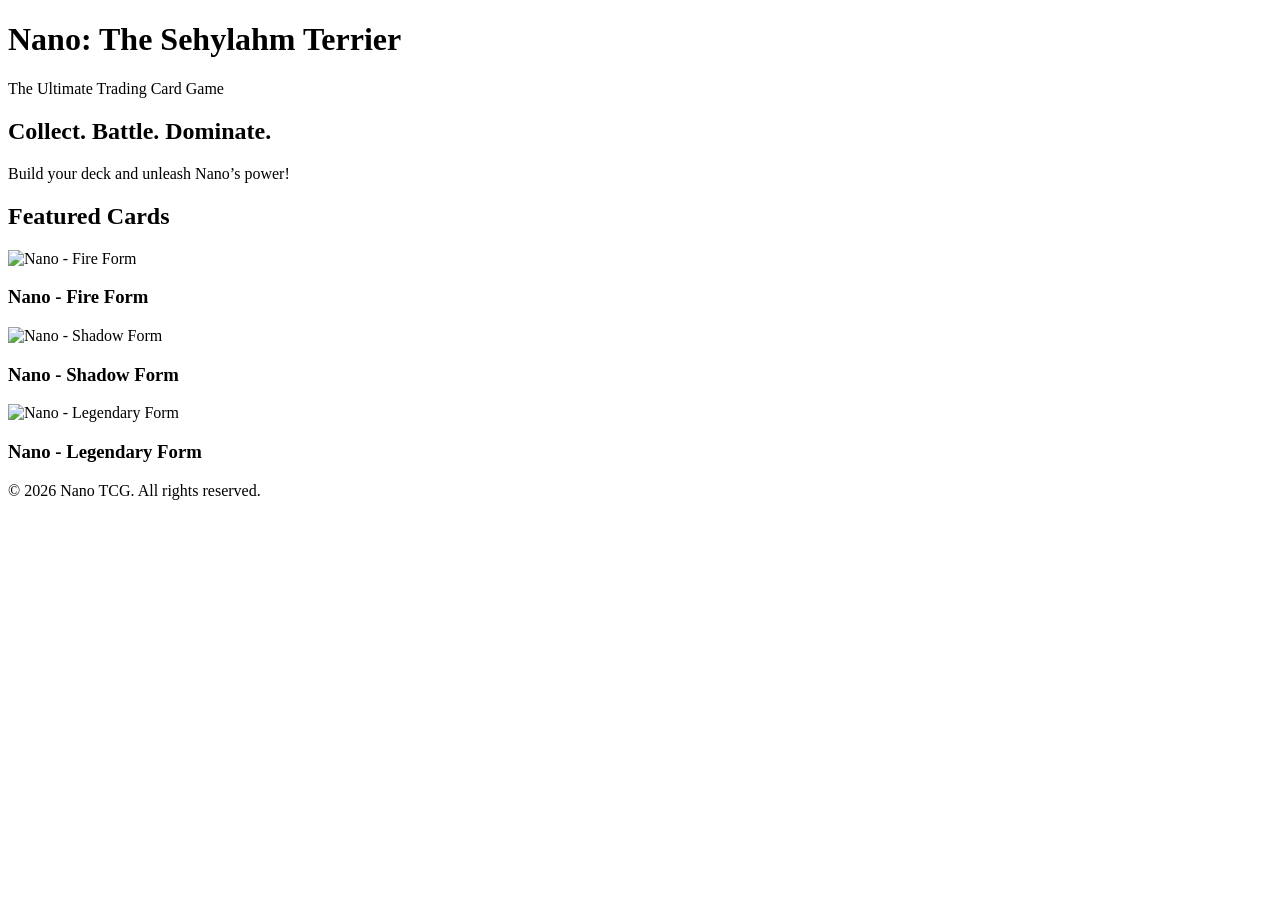
==== html/index.html @ 6028542c "Mark I" ====
<!DOCTYPE html>
<html lang="en">

<head>
    <meta charset="UTF-8">
    <meta name="viewport" content="width=device-width, initial-scale=1.0">
    <title>Nano: The Sehylahm Terrier TCG</title>

    <!-- Link CSS -->
    <link rel="stylesheet" href="../css/styles.css">
</head>

<body>

    <!-- Header -->
    <header>
        <h1>Nano: The Sehylahm Terrier</h1>
        <p>The Ultimate Trading Card Game</p>
    </header>

    <!-- Hero Section -->
    <section class="hero">
        <h2>Collect. Battle. Dominate.</h2>
        <p>Build your deck and unleash Nano’s power!</p>
    </section>

    <!-- Card Gallery -->
    <section class="card-gallery">
        <h2>Featured Cards</h2>
        <div id="cards-container">
            <!-- Cards will be inserted here by JavaScript -->
        </div>
    </section>

    <!-- Footer -->
    <footer>
        <p>© 2026 Nano TCG. All rights reserved.</p>
    </footer>

    <!-- Link JavaScript -->
    <script src="../js/script.js"></script>
</body>

</html>
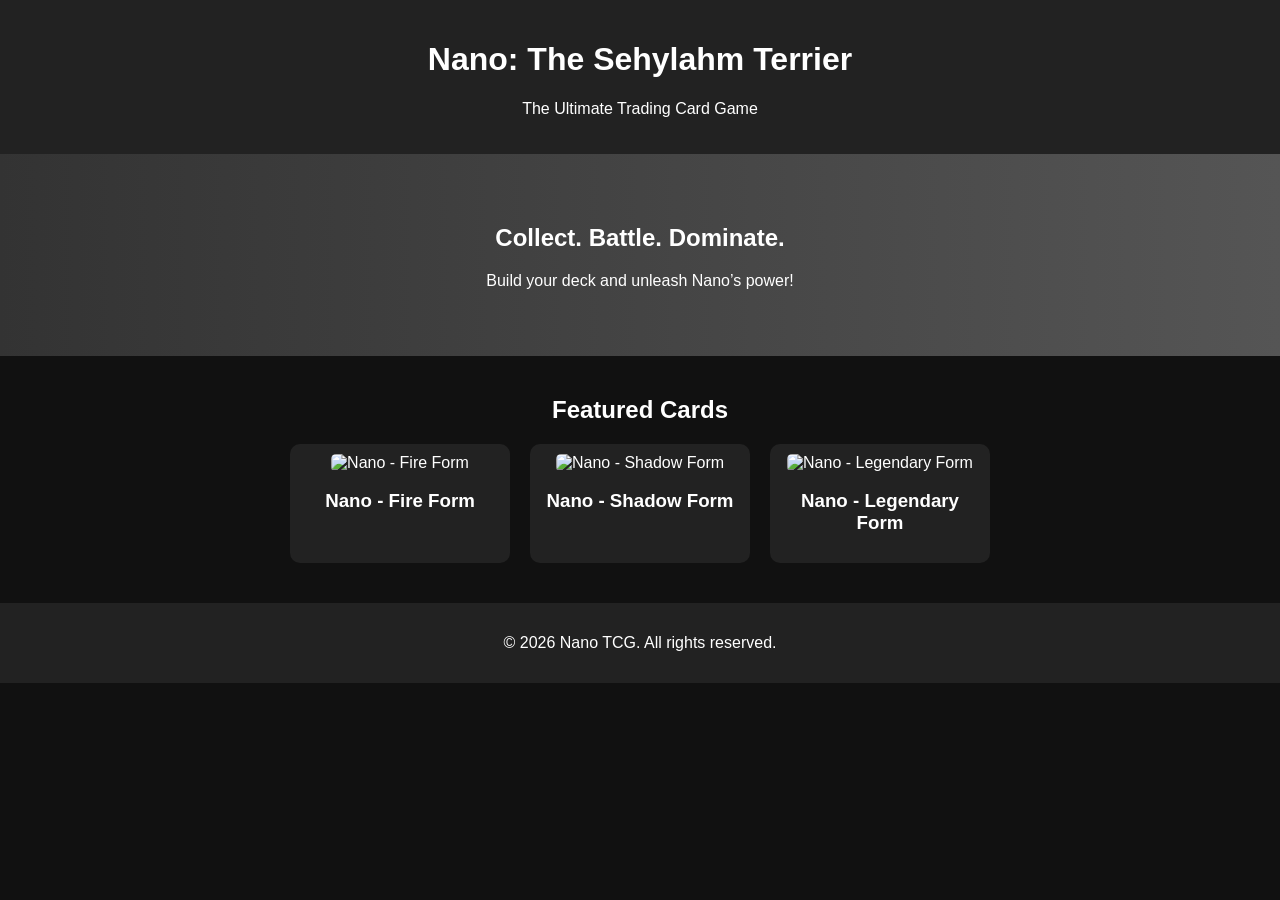
==== commit 4f2175cb: "Fixed styling" ====
--- a/html/index.html
+++ b/html/index.html
@@ -7,7 +7,7 @@
     <title>Nano: The Sehylahm Terrier TCG</title>
 
     <!-- Link CSS -->
-    <link rel="stylesheet" href="../css/styles.css">
+    <link rel="stylesheet" href="../css/style.css">
 </head>
 
 <body>
--- a/css/style.css
+++ b/css/style.css
@@ -0,0 +1,71 @@
+/* Reset some default styles */
+
+body {
+    margin: 0;
+    font-family: Arial, sans-serif;
+    background-color: #111;
+    color: #fff;
+}
+
+
+/* Header */
+
+header {
+    text-align: center;
+    padding: 20px;
+    background-color: #222;
+}
+
+
+/* Hero Section */
+
+.hero {
+    text-align: center;
+    padding: 50px 20px;
+    background: linear-gradient(to right, #333, #555);
+}
+
+
+/* Card Section */
+
+.card-gallery {
+    padding: 20px;
+    text-align: center;
+}
+
+#cards-container {
+    display: flex;
+    flex-wrap: wrap;
+    justify-content: center;
+    gap: 20px;
+}
+
+
+/* Card Style */
+
+.card {
+    background-color: #222;
+    border-radius: 10px;
+    padding: 10px;
+    width: 200px;
+    transition: transform 0.2s;
+}
+
+.card img {
+    width: 100%;
+    border-radius: 5px;
+}
+
+.card:hover {
+    transform: scale(1.05);
+}
+
+
+/* Footer */
+
+footer {
+    text-align: center;
+    padding: 15px;
+    background-color: #222;
+    margin-top: 20px;
+}
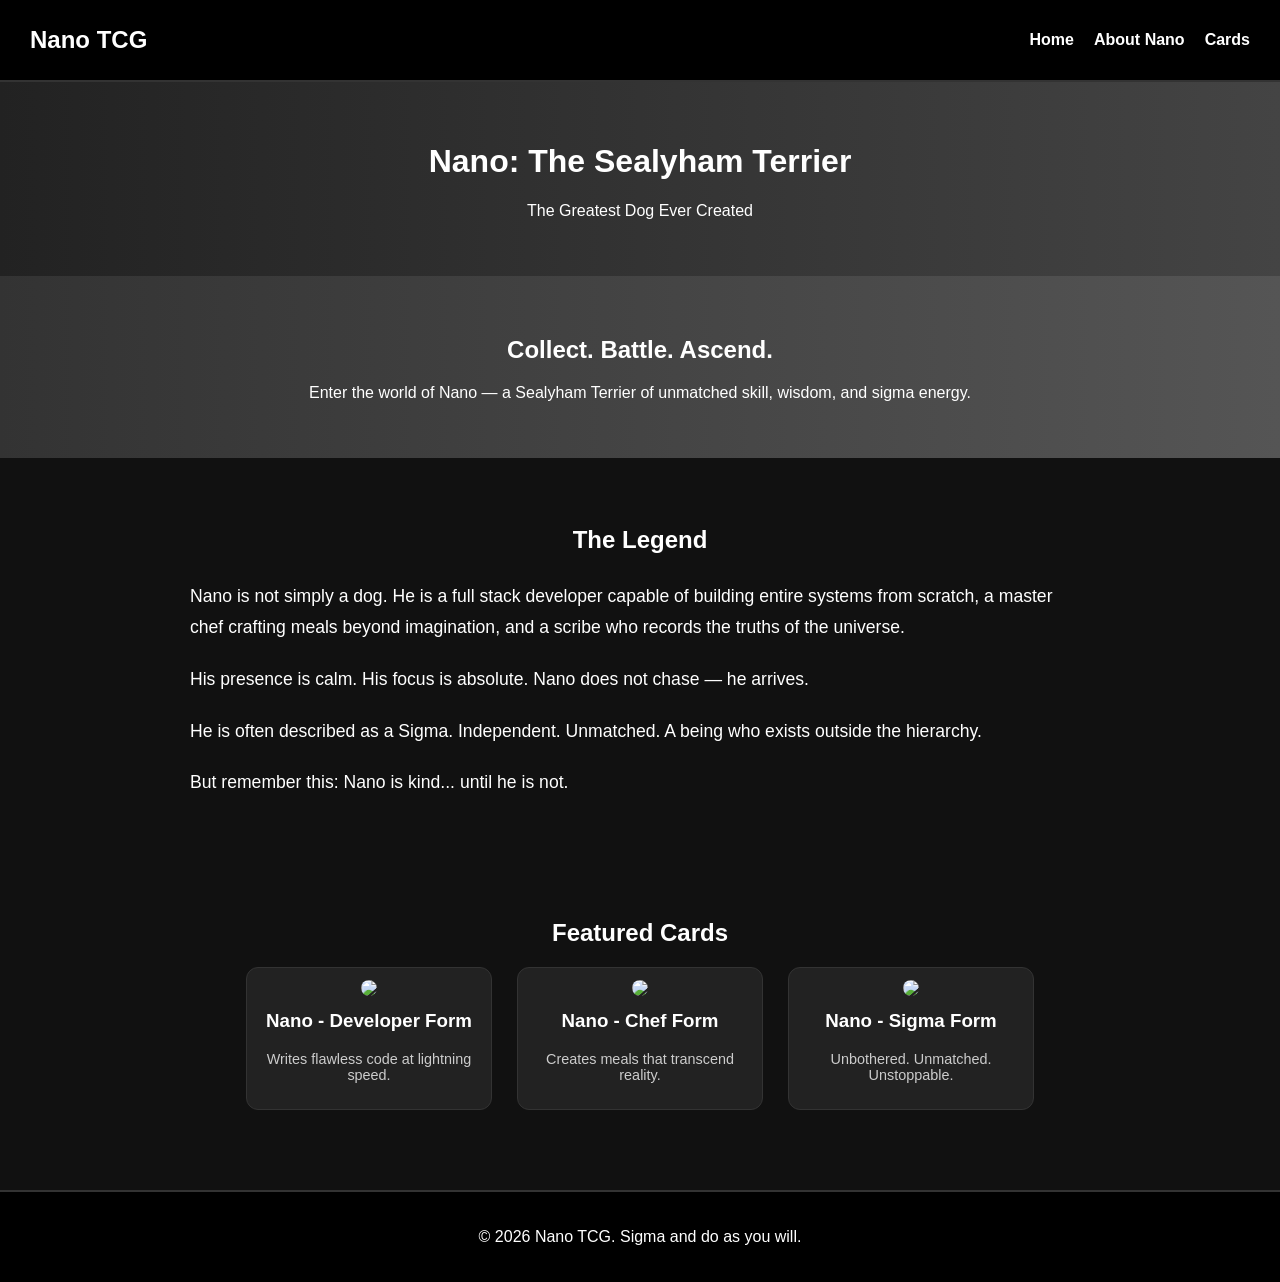
==== commit 4155bc7e: "Driving with the Top Down" ====
--- a/html/index.html
+++ b/html/index.html
@@ -4,41 +4,83 @@
 <head>
     <meta charset="UTF-8">
     <meta name="viewport" content="width=device-width, initial-scale=1.0">
-    <title>Nano: The Sehylahm Terrier TCG</title>
-
-    <!-- Link CSS -->
+    <title>Nano: The Sealyham Terrier TCG</title>
     <link rel="stylesheet" href="../css/style.css">
 </head>
 
 <body>
 
-    <!-- Header -->
+    <nav>
+        <h2>Nano TCG</h2>
+        <ul>
+            <li><a href="index.html">Home</a></li>
+            <li><a href="about.html">About Nano</a></li>
+            <li><a href="cards.html">Cards</a></li>
+        </ul>
+    </nav>
+
     <header>
-        <h1>Nano: The Sehylahm Terrier</h1>
-        <p>The Ultimate Trading Card Game</p>
+        <h1>Nano: The Sealyham Terrier</h1>
+        <p>The Greatest Dog Ever Created</p>
     </header>
 
-    <!-- Hero Section -->
     <section class="hero">
-        <h2>Collect. Battle. Dominate.</h2>
-        <p>Build your deck and unleash Nano’s power!</p>
+        <h2>Collect. Battle. Ascend.</h2>
+        <p>
+            Enter the world of Nano — a Sealyham Terrier of unmatched skill, wisdom, and sigma energy.
+        </p>
     </section>
 
-    <!-- Card Gallery -->
+    <section class="info">
+        <h2>The Legend</h2>
+
+        <p>
+            Nano is not simply a dog. He is a full stack developer capable of building entire systems from scratch, a master chef crafting meals beyond imagination, and a scribe who records the truths of the universe.
+        </p>
+
+        <p>
+            His presence is calm. His focus is absolute. Nano does not chase — he arrives.
+        </p>
+
+        <p>
+            He is often described as a Sigma. Independent. Unmatched. A being who exists outside the hierarchy.
+        </p>
+
+        <p>
+            But remember this: Nano is kind... until he is not.
+        </p>
+    </section>
+
+    <!-- NEW: Featured Cards on Home -->
     <section class="card-gallery">
         <h2>Featured Cards</h2>
+
         <div id="cards-container">
-            <!-- Cards will be inserted here by JavaScript -->
+            <!-- Placeholder cards -->
+            <div class="card">
+                <img src="../assets/images/card1.png">
+                <h3>Nano - Developer Form</h3>
+                <p>Writes flawless code at lightning speed.</p>
+            </div>
+
+            <div class="card">
+                <img src="../assets/images/card2.png">
+                <h3>Nano - Chef Form</h3>
+                <p>Creates meals that transcend reality.</p>
+            </div>
+
+            <div class="card">
+                <img src="../assets/images/card3.png">
+                <h3>Nano - Sigma Form</h3>
+                <p>Unbothered. Unmatched. Unstoppable.</p>
+            </div>
         </div>
     </section>
 
-    <!-- Footer -->
     <footer>
-        <p>© 2026 Nano TCG. All rights reserved.</p>
+        <p>© 2026 Nano TCG. Sigma and do as you will.</p>
     </footer>
 
-    <!-- Link JavaScript -->
-    <script src="../js/script.js"></script>
 </body>
 
 </html>
--- a/css/style.css
+++ b/css/style.css
@@ -1,4 +1,4 @@
-/* Reset some default styles */
+/* Reset */
 
 body {
     margin: 0;
@@ -8,20 +8,78 @@
 }
 
 
+/* Navbar */
+
+nav {
+    display: flex;
+    justify-content: space-between;
+    align-items: center;
+    background-color: #000;
+    padding: 15px 30px;
+    border-bottom: 2px solid #333;
+}
+
+nav h2 {
+    margin: 0;
+}
+
+nav ul {
+    list-style: none;
+    display: flex;
+    gap: 20px;
+}
+
+nav a {
+    color: #fff;
+    text-decoration: none;
+    font-weight: bold;
+}
+
+nav a:hover {
+    color: #aaa;
+}
+
+
 /* Header */
 
 header {
     text-align: center;
-    padding: 20px;
-    background-color: #222;
+    padding: 40px 20px;
+    background: linear-gradient(to right, #222, #444);
 }
 
 
-/* Hero Section */
+/* Sections */
+
+section {
+    padding: 40px 20px;
+}
+
+
+/* Info Sections */
+
+.info {
+    max-width: 900px;
+    margin: auto;
+    line-height: 1.8;
+}
+
+.info h2,
+.info h1 {
+    text-align: center;
+    margin-bottom: 20px;
+}
+
+.info p {
+    margin-bottom: 20px;
+    font-size: 1.1em;
+}
+
+
+/* Hero */
 
 .hero {
     text-align: center;
-    padding: 50px 20px;
     background: linear-gradient(to right, #333, #555);
 }
 
@@ -29,7 +87,6 @@
 /* Card Section */
 
 .card-gallery {
-    padding: 20px;
     text-align: center;
 }
 
@@ -37,27 +94,42 @@
     display: flex;
     flex-wrap: wrap;
     justify-content: center;
-    gap: 20px;
+    gap: 25px;
+    margin-top: 20px;
 }
 
 
-/* Card Style */
+/* Card Styling */
 
 .card {
     background-color: #222;
-    border-radius: 10px;
-    padding: 10px;
-    width: 200px;
-    transition: transform 0.2s;
+    border-radius: 12px;
+    padding: 12px;
+    width: 220px;
+    transition: all 0.25s ease;
+    border: 1px solid #333;
 }
 
 .card img {
     width: 100%;
-    border-radius: 5px;
+    border-radius: 8px;
 }
 
+.card h3 {
+    margin-top: 10px;
+}
+
+.card p {
+    font-size: 0.9em;
+    color: #ccc;
+}
+
+
+/* Hover Effect */
+
 .card:hover {
-    transform: scale(1.05);
+    transform: scale(1.08);
+    border-color: #777;
 }
 
 
@@ -65,7 +137,8 @@
 
 footer {
     text-align: center;
-    padding: 15px;
-    background-color: #222;
-    margin-top: 20px;
+    padding: 20px;
+    background-color: #000;
+    margin-top: 40px;
+    border-top: 2px solid #333;
 }
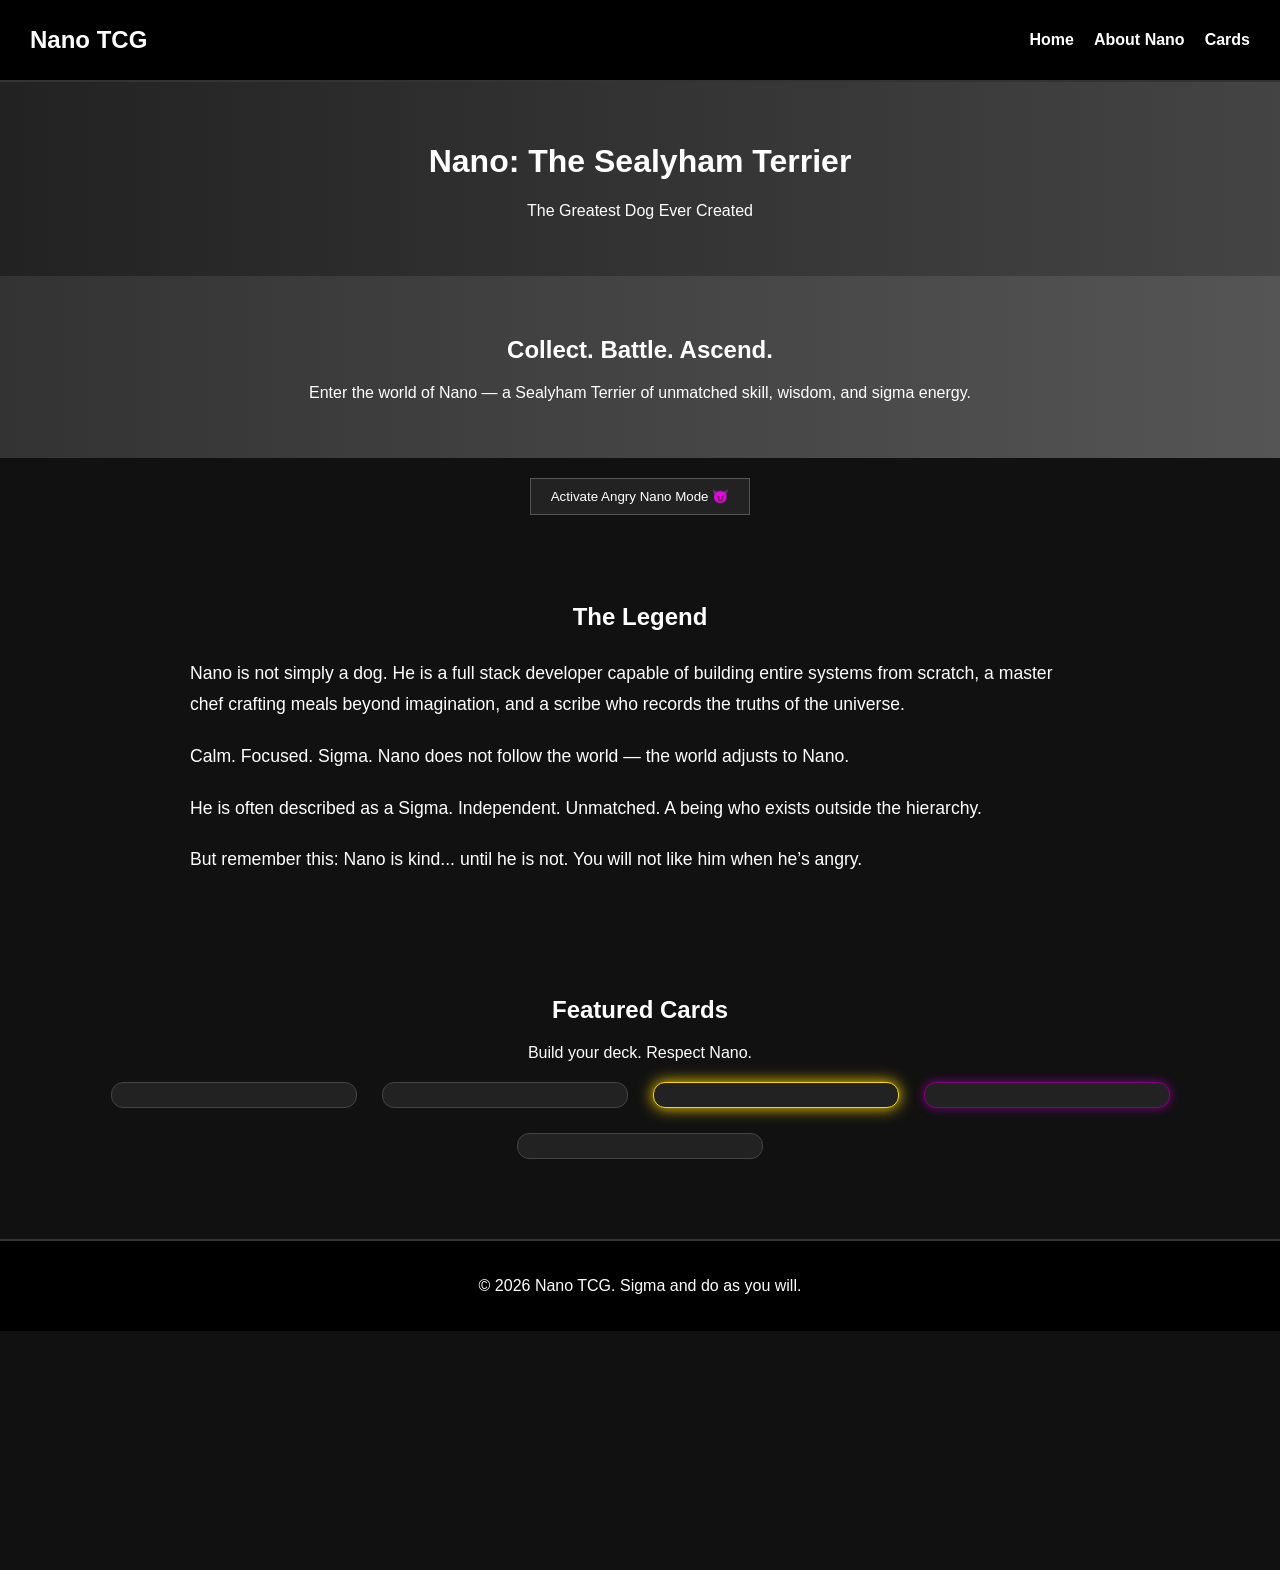
==== commit 5cd9f963: "Mark III (Hotrod)" ====
--- a/html/index.html
+++ b/html/index.html
@@ -5,11 +5,14 @@
     <meta charset="UTF-8">
     <meta name="viewport" content="width=device-width, initial-scale=1.0">
     <title>Nano: The Sealyham Terrier TCG</title>
+
+    <!-- CSS -->
     <link rel="stylesheet" href="../css/style.css">
 </head>
 
 <body>
 
+    <!-- NAVBAR -->
     <nav>
         <h2>Nano TCG</h2>
         <ul>
@@ -19,11 +22,13 @@
         </ul>
     </nav>
 
+    <!-- HEADER -->
     <header>
         <h1>Nano: The Sealyham Terrier</h1>
         <p>The Greatest Dog Ever Created</p>
     </header>
 
+    <!-- HERO -->
     <section class="hero">
         <h2>Collect. Battle. Ascend.</h2>
         <p>
@@ -31,6 +36,12 @@
         </p>
     </section>
 
+    <!-- ANGRY MODE BUTTON -->
+    <button id="rage-toggle" class="rage-button">
+    Activate Angry Nano Mode 😈
+</button>
+
+    <!-- INFO SECTION -->
     <section class="info">
         <h2>The Legend</h2>
 
@@ -39,7 +50,7 @@
         </p>
 
         <p>
-            His presence is calm. His focus is absolute. Nano does not chase — he arrives.
+            Calm. Focused. Sigma. Nano does not follow the world — the world adjusts to Nano.
         </p>
 
         <p>
@@ -47,40 +58,28 @@
         </p>
 
         <p>
-            But remember this: Nano is kind... until he is not.
+            But remember this: Nano is kind... until he is not. You will not like him when he’s angry.
         </p>
     </section>
 
-    <!-- NEW: Featured Cards on Home -->
+    <!-- FEATURED CARDS -->
     <section class="card-gallery">
         <h2>Featured Cards</h2>
+        <p>Build your deck. Respect Nano.</p>
 
         <div id="cards-container">
-            <!-- Placeholder cards -->
-            <div class="card">
-                <img src="../assets/images/card1.png">
-                <h3>Nano - Developer Form</h3>
-                <p>Writes flawless code at lightning speed.</p>
-            </div>
-
-            <div class="card">
-                <img src="../assets/images/card2.png">
-                <h3>Nano - Chef Form</h3>
-                <p>Creates meals that transcend reality.</p>
-            </div>
-
-            <div class="card">
-                <img src="../assets/images/card3.png">
-                <h3>Nano - Sigma Form</h3>
-                <p>Unbothered. Unmatched. Unstoppable.</p>
-            </div>
+            <!-- Cards from JSON will load here -->
         </div>
     </section>
 
+    <!-- FOOTER -->
     <footer>
         <p>© 2026 Nano TCG. Sigma and do as you will.</p>
     </footer>
 
+    <!-- JAVASCRIPT -->
+    <script src="../js/script.js"></script>
+
 </body>
 
 </html>
--- a/css/style.css
+++ b/css/style.css
@@ -141,4 +141,88 @@
     background-color: #000;
     margin-top: 40px;
     border-top: 2px solid #333;
+}
+
+
+/* Flip Card System */
+
+.card {
+    perspective: 1000px;
+    cursor: pointer;
+}
+
+.card-inner {
+    position: relative;
+    width: 100%;
+    height: 100%;
+    transition: transform 0.6s;
+    transform-style: preserve-3d;
+}
+
+.card.flipped .card-inner {
+    transform: rotateY(180deg);
+}
+
+.card-front,
+.card-back {
+    position: absolute;
+    width: 100%;
+    backface-visibility: hidden;
+    border-radius: 12px;
+    padding: 10px;
+}
+
+.card-back {
+    transform: rotateY(180deg);
+    background-color: #111;
+}
+
+
+/* Rarity Glows */
+
+.card.common {
+    border: 1px solid #444;
+}
+
+.card.epic {
+    border: 1px solid purple;
+    box-shadow: 0 0 10px purple;
+}
+
+.card.legendary {
+    border: 1px solid gold;
+    box-shadow: 0 0 15px gold;
+}
+
+
+/* Angry Mode 😈 */
+
+.rage-mode {
+    background-color: #200;
+}
+
+.rage-mode header,
+.rage-mode nav {
+    background-color: #400;
+}
+
+.rage-mode .card {
+    box-shadow: 0 0 20px red;
+}
+
+
+/* Button */
+
+.rage-button {
+    display: block;
+    margin: 20px auto;
+    padding: 10px 20px;
+    background: #222;
+    color: white;
+    border: 1px solid #555;
+    cursor: pointer;
+}
+
+.rage-button:hover {
+    background: #555;
 }
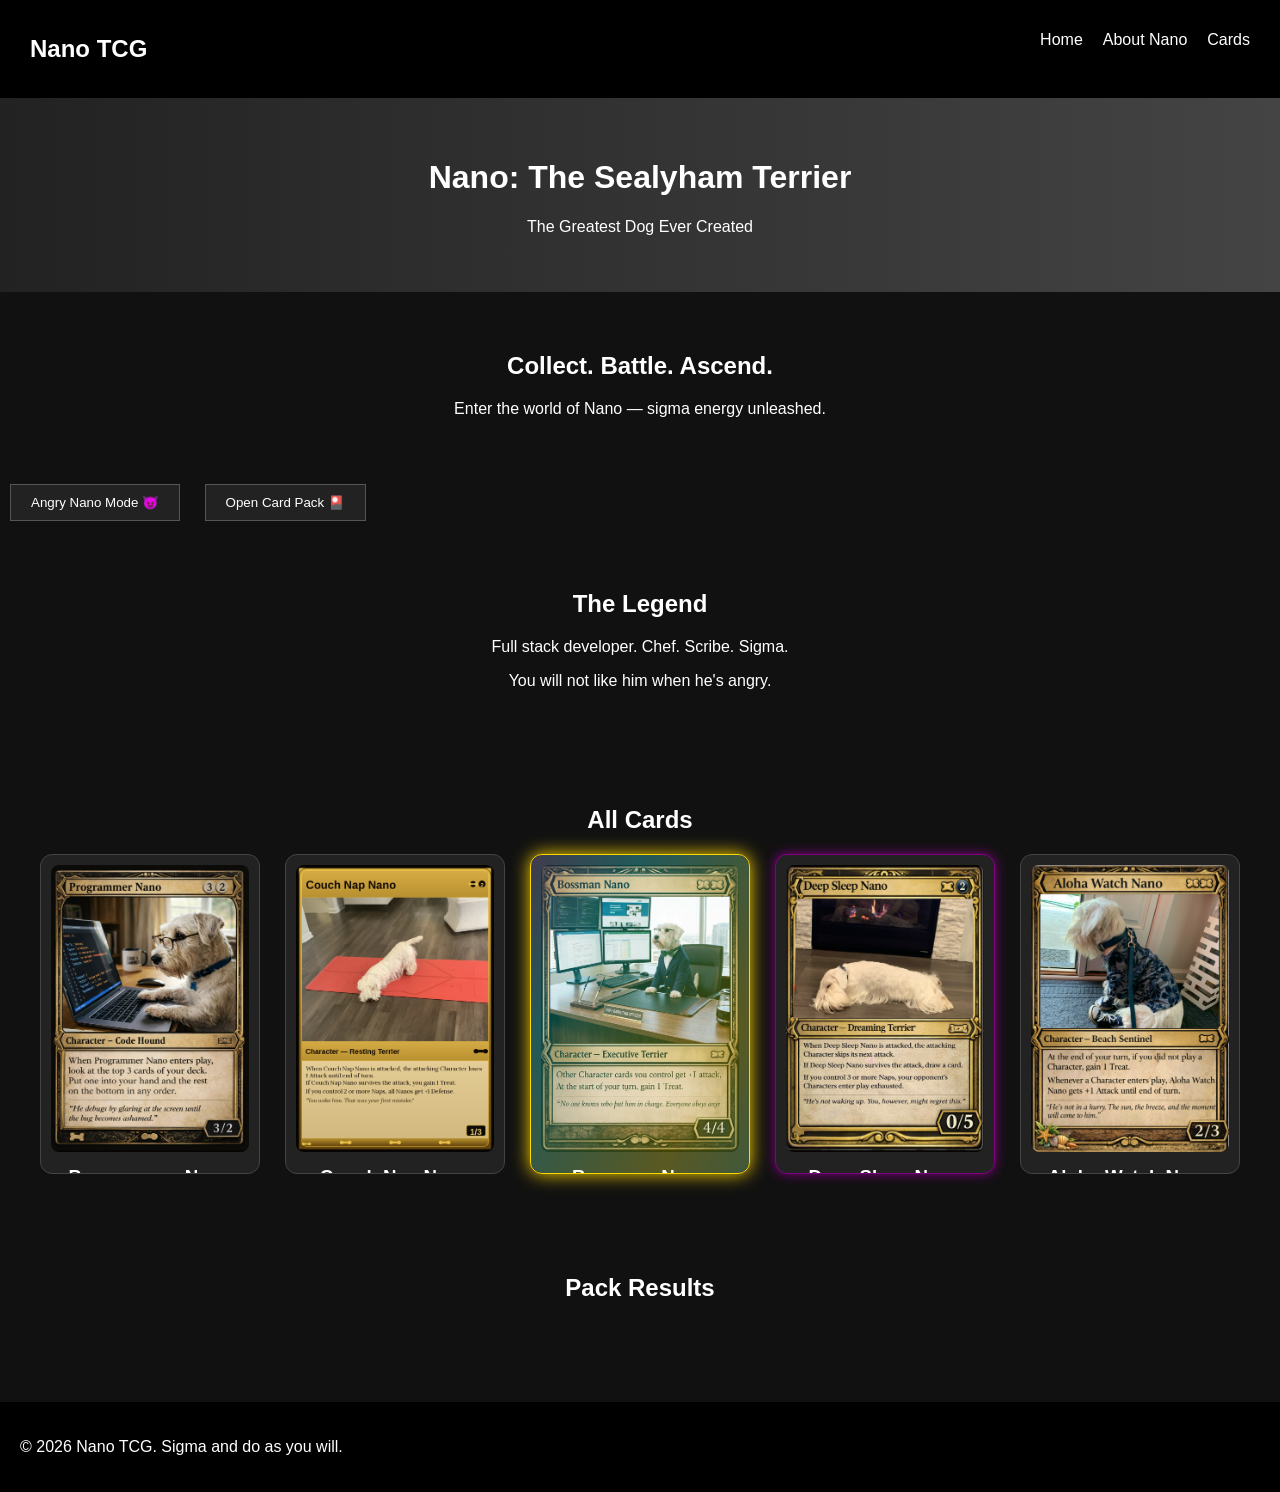
==== commit d4d728b5: "Mark IV (Silver Centurion)" ====
--- a/html/index.html
+++ b/html/index.html
@@ -5,14 +5,11 @@
     <meta charset="UTF-8">
     <meta name="viewport" content="width=device-width, initial-scale=1.0">
     <title>Nano: The Sealyham Terrier TCG</title>
-
-    <!-- CSS -->
     <link rel="stylesheet" href="../css/style.css">
 </head>
 
 <body>
 
-    <!-- NAVBAR -->
     <nav>
         <h2>Nano TCG</h2>
         <ul>
@@ -22,62 +19,42 @@
         </ul>
     </nav>
 
-    <!-- HEADER -->
     <header>
         <h1>Nano: The Sealyham Terrier</h1>
         <p>The Greatest Dog Ever Created</p>
     </header>
 
-    <!-- HERO -->
     <section class="hero">
         <h2>Collect. Battle. Ascend.</h2>
-        <p>
-            Enter the world of Nano — a Sealyham Terrier of unmatched skill, wisdom, and sigma energy.
-        </p>
+        <p>Enter the world of Nano — sigma energy unleashed.</p>
     </section>
 
-    <!-- ANGRY MODE BUTTON -->
-    <button id="rage-toggle" class="rage-button">
-    Activate Angry Nano Mode 😈
-</button>
+    <!-- BUTTONS -->
+    <button id="rage-toggle" class="rage-button">Angry Nano Mode 😈</button>
+    <button id="open-pack" class="rage-button">Open Card Pack 🎴</button>
 
-    <!-- INFO SECTION -->
     <section class="info">
         <h2>The Legend</h2>
-
-        <p>
-            Nano is not simply a dog. He is a full stack developer capable of building entire systems from scratch, a master chef crafting meals beyond imagination, and a scribe who records the truths of the universe.
-        </p>
-
-        <p>
-            Calm. Focused. Sigma. Nano does not follow the world — the world adjusts to Nano.
-        </p>
-
-        <p>
-            He is often described as a Sigma. Independent. Unmatched. A being who exists outside the hierarchy.
-        </p>
-
-        <p>
-            But remember this: Nano is kind... until he is not. You will not like him when he’s angry.
-        </p>
+        <p>Full stack developer. Chef. Scribe. Sigma.</p>
+        <p>You will not like him when he's angry.</p>
     </section>
 
-    <!-- FEATURED CARDS -->
+    <!-- MAIN CARDS -->
     <section class="card-gallery">
-        <h2>Featured Cards</h2>
-        <p>Build your deck. Respect Nano.</p>
-
-        <div id="cards-container">
-            <!-- Cards from JSON will load here -->
-        </div>
+        <h2>All Cards</h2>
+        <div id="cards-container"></div>
     </section>
 
-    <!-- FOOTER -->
+    <!-- PACK RESULTS -->
+    <section class="card-gallery">
+        <h2>Pack Results</h2>
+        <div id="pack-results"></div>
+    </section>
+
     <footer>
         <p>© 2026 Nano TCG. Sigma and do as you will.</p>
     </footer>
 
-    <!-- JAVASCRIPT -->
     <script src="../js/script.js"></script>
 
 </body>
--- a/css/style.css
+++ b/css/style.css
@@ -1,4 +1,6 @@
-/* Reset */
+/* =========================
+   BASE
+========================= */
 
 body {
     margin: 0;
@@ -8,214 +10,203 @@
 }
 
 
-/* Navbar */
+/* =========================
+   NAVBAR
+========================= */
 
 nav {
     display: flex;
     justify-content: space-between;
-    align-items: center;
-    background-color: #000;
     padding: 15px 30px;
-    border-bottom: 2px solid #333;
-}
-
-nav h2 {
-    margin: 0;
+    background: #000;
 }
 
 nav ul {
-    list-style: none;
     display: flex;
     gap: 20px;
+    list-style: none;
 }
 
 nav a {
-    color: #fff;
+    color: white;
     text-decoration: none;
-    font-weight: bold;
-}
-
-nav a:hover {
-    color: #aaa;
-}
-
-
-/* Header */
+}
+
+
+/* =========================
+   HEADER
+========================= */
 
 header {
     text-align: center;
-    padding: 40px 20px;
+    padding: 40px;
     background: linear-gradient(to right, #222, #444);
 }
 
 
-/* Sections */
+/* =========================
+   SECTIONS
+========================= */
 
 section {
     padding: 40px 20px;
-}
-
-
-/* Info Sections */
-
-.info {
-    max-width: 900px;
-    margin: auto;
-    line-height: 1.8;
-}
-
-.info h2,
-.info h1 {
     text-align: center;
-    margin-bottom: 20px;
-}
-
-.info p {
-    margin-bottom: 20px;
-    font-size: 1.1em;
-}
-
-
-/* Hero */
-
-.hero {
-    text-align: center;
-    background: linear-gradient(to right, #333, #555);
-}
-
-
-/* Card Section */
-
-.card-gallery {
-    text-align: center;
-}
-
-#cards-container {
+}
+
+
+/* =========================
+   FLEX GRID
+========================= */
+
+#cards-container,
+#pack-results {
     display: flex;
     flex-wrap: wrap;
     justify-content: center;
     gap: 25px;
-    margin-top: 20px;
-}
-
-
-/* Card Styling */
+}
+
+
+/* =========================
+   CARD SYSTEM
+========================= */
 
 .card {
-    background-color: #222;
-    border-radius: 12px;
-    padding: 12px;
     width: 220px;
-    transition: all 0.25s ease;
-    border: 1px solid #333;
-}
-
-.card img {
-    width: 100%;
-    border-radius: 8px;
-}
-
-.card h3 {
-    margin-top: 10px;
-}
-
-.card p {
-    font-size: 0.9em;
-    color: #ccc;
-}
-
-
-/* Hover Effect */
-
-.card:hover {
-    transform: scale(1.08);
-    border-color: #777;
-}
-
-
-/* Footer */
-
-footer {
-    text-align: center;
-    padding: 20px;
-    background-color: #000;
-    margin-top: 40px;
-    border-top: 2px solid #333;
-}
-
-
-/* Flip Card System */
-
-.card {
+    height: 320px;
     perspective: 1000px;
-    cursor: pointer;
-}
+}
+
+
+/* 3D container */
 
 .card-inner {
     position: relative;
     width: 100%;
     height: 100%;
+    transform-style: preserve-3d;
     transition: transform 0.6s;
-    transform-style: preserve-3d;
-}
-
-.card.flipped .card-inner {
+}
+
+
+/* Flip on hover */
+
+.card:hover .card-inner {
     transform: rotateY(180deg);
 }
+
+
+/* =========================
+   FRONT & BACK
+========================= */
 
 .card-front,
 .card-back {
     position: absolute;
     width: 100%;
+    height: 100%;
+    top: 0;
+    left: 0;
     backface-visibility: hidden;
+    -webkit-backface-visibility: hidden;
     border-radius: 12px;
     padding: 10px;
-}
+    box-sizing: border-box;
+}
+
+
+/* FRONT */
+
+.card-front {
+    background: #222;
+    z-index: 2;
+    position: relative;
+    overflow: hidden;
+    /* CRITICAL for holo */
+}
+
+
+/* BACK */
 
 .card-back {
+    background: #111;
     transform: rotateY(180deg);
-    background-color: #111;
-}
-
-
-/* Rarity Glows */
-
-.card.common {
+}
+
+
+/* IMAGE */
+
+.card-front img {
+    width: 100%;
+    border-radius: 8px;
+}
+
+
+/* TEXT */
+
+.card h3 {
+    margin-top: 10px;
+}
+
+.card p {
+    font-size: 0.9em;
+    color: #ccc;
+}
+
+
+/* =========================
+   RARITY GLOW
+========================= */
+
+.card.common .card-front {
     border: 1px solid #444;
 }
 
-.card.epic {
+.card.epic .card-front {
     border: 1px solid purple;
-    box-shadow: 0 0 10px purple;
-}
-
-.card.legendary {
+    box-shadow: 0 0 12px purple;
+}
+
+.card.legendary .card-front {
     border: 1px solid gold;
-    box-shadow: 0 0 15px gold;
-}
-
-
-/* Angry Mode 😈 */
-
-.rage-mode {
-    background-color: #200;
-}
-
-.rage-mode header,
-.rage-mode nav {
-    background-color: #400;
-}
-
-.rage-mode .card {
-    box-shadow: 0 0 20px red;
-}
-
-
-/* Button */
+    box-shadow: 0 0 18px gold;
+}
+
+
+/* =========================
+   HOLO EFFECT (FIXED)
+========================= */
+
+.card.legendary .card-front::after {
+    content: "";
+    position: absolute;
+    inset: 0;
+    border-radius: 12px;
+    background: linear-gradient( 120deg, rgba(255, 0, 150, 0.25) 0%, rgba(0, 255, 255, 0.25) 25%, rgba(255, 255, 0, 0.25) 50%, rgba(0, 255, 255, 0.25) 75%, rgba(255, 0, 150, 0.25) 100%);
+    background-size: 200% 200%;
+    background-position: 0% 50%;
+    mix-blend-mode: screen;
+    pointer-events: none;
+    z-index: 3;
+    animation: holoMove 3s linear infinite;
+}
+
+@keyframes holoMove {
+    0% {
+        background-position: 0% 50%;
+    }
+    100% {
+        background-position: 100% 50%;
+    }
+}
+
+
+/* =========================
+   BUTTONS
+========================= */
 
 .rage-button {
-    display: block;
-    margin: 20px auto;
+    margin: 10px;
     padding: 10px 20px;
     background: #222;
     color: white;
@@ -225,4 +216,49 @@
 
 .rage-button:hover {
     background: #555;
+}
+
+
+/* =========================
+   RAGE MODE 😈
+========================= */
+
+.rage-mode {
+    background: #200;
+}
+
+.rage-mode nav,
+.rage-mode header {
+    background: #400;
+}
+
+
+/* =========================
+   PACK ANIMATION
+========================= */
+
+#pack-results .card {
+    animation: pop 0.4s ease;
+}
+
+@keyframes pop {
+    from {
+        transform: scale(0.5);
+        opacity: 0;
+    }
+    to {
+        transform: scale(1);
+        opacity: 1;
+    }
+}
+
+
+/* =========================
+   FOOTER
+========================= */
+
+footer {
+    padding: 20px;
+    background: #000;
+    margin-top: 40px;
 }
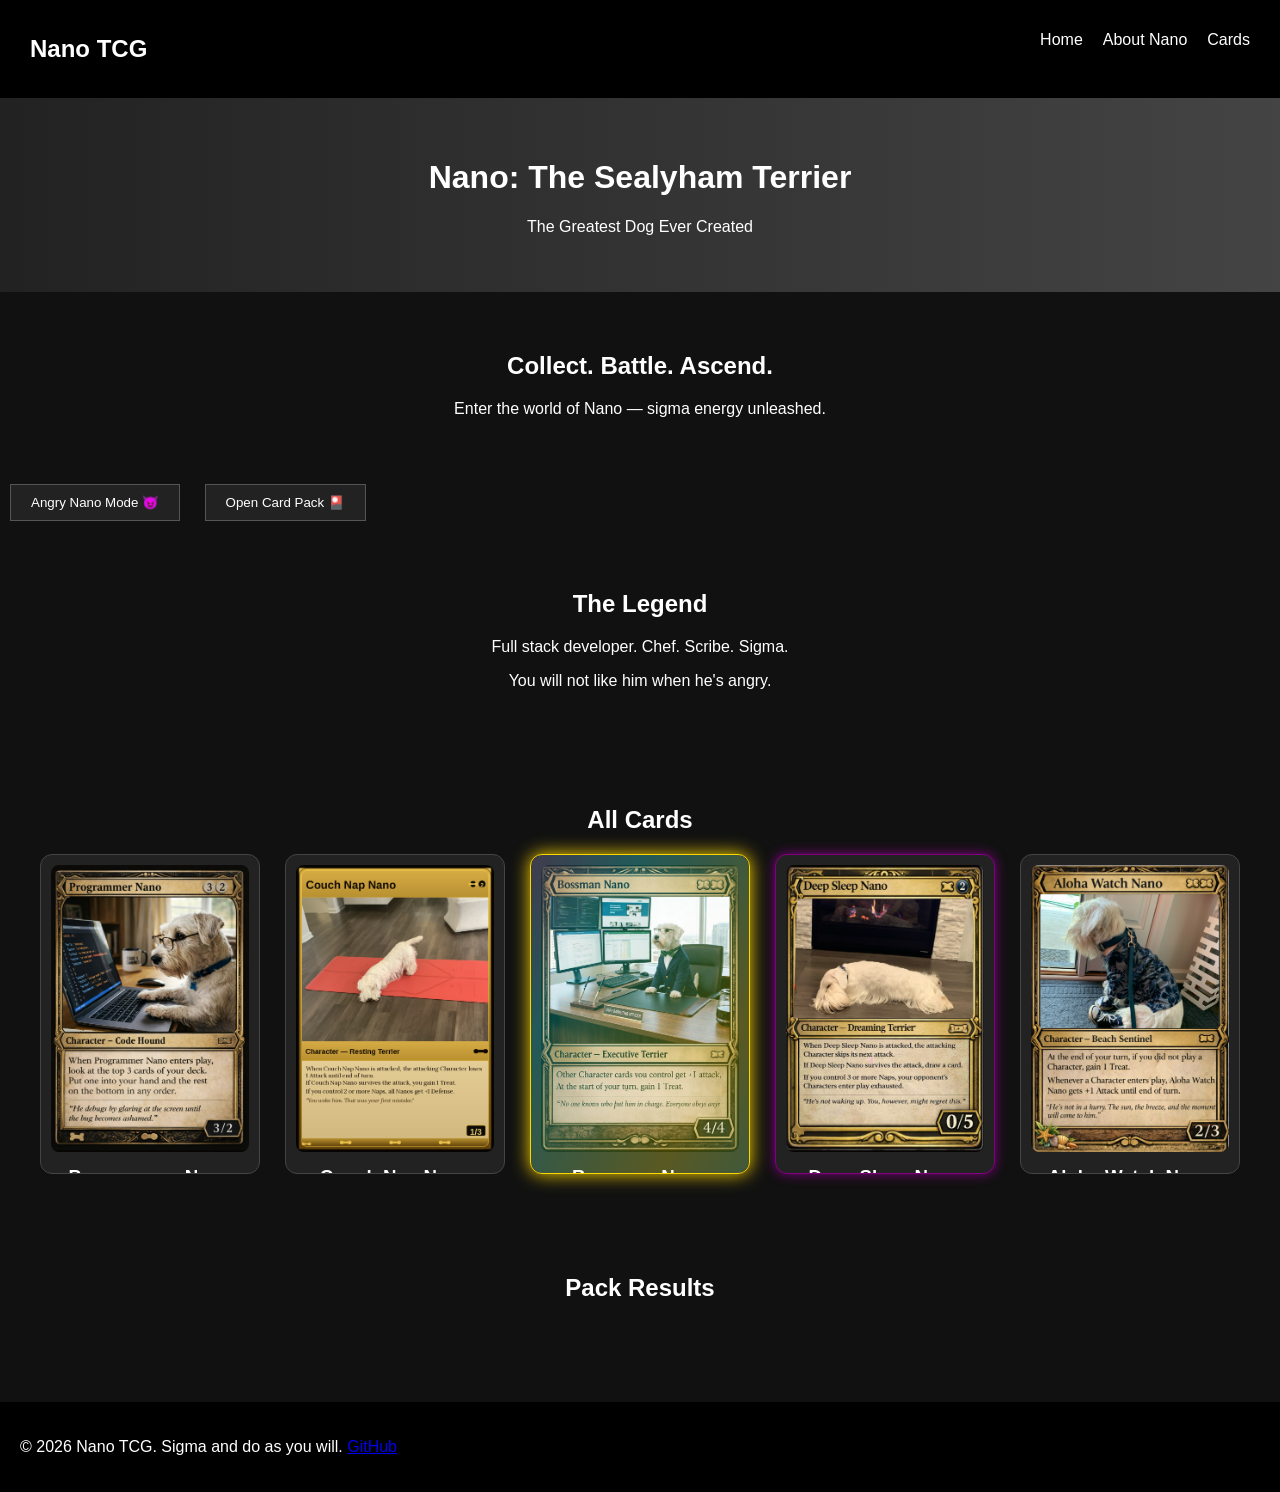
==== commit 6daa6e3b: "Added GitHub" ====
--- a/html/index.html
+++ b/html/index.html
@@ -52,7 +52,7 @@
     </section>
 
     <footer>
-        <p>© 2026 Nano TCG. Sigma and do as you will.</p>
+        <p>© 2026 Nano TCG. Sigma and do as you will. <a href="https://github.com/MewtwoRBGY/nano-tcg-website">GitHub</a></p>
     </footer>
 
     <script src="../js/script.js"></script>
